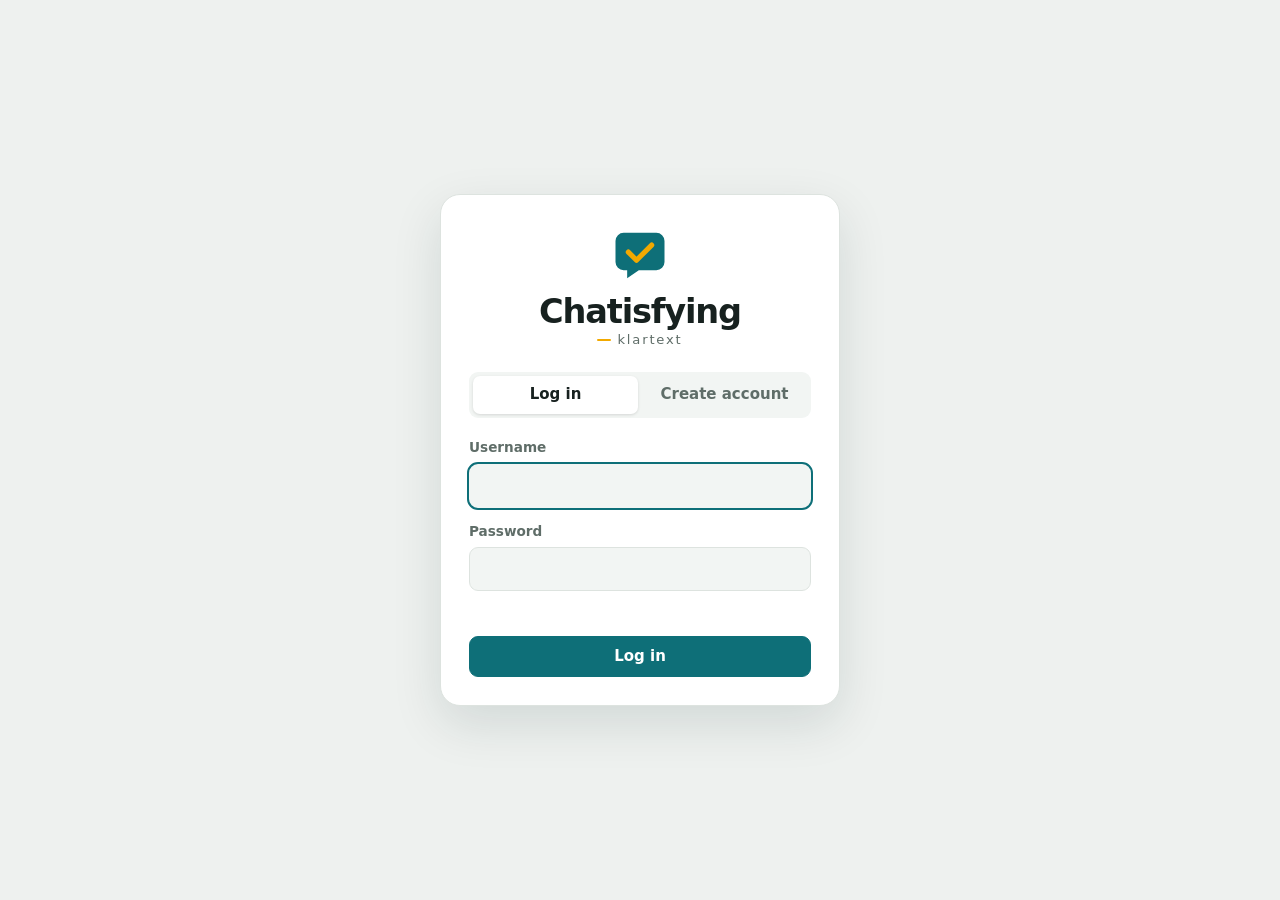
==== frontend/index.html @ 11b1940e "Initial upload" ====
<!doctype html>
<html lang="en">
<head>
  <meta charset="utf-8">
  <meta name="viewport" content="width=device-width, initial-scale=1, viewport-fit=cover">
  <title>Chatisfying · klartext</title>
  <link rel="icon" href="assets/images/logo.svg" type="image/svg+xml">
  <script>try{var t=localStorage.getItem("chatisfying_theme");if(t==="light"||t==="dark")document.documentElement.dataset.theme=t}catch(e){}</script>
  <link rel="stylesheet" href="style.css">
</head>
<body>
  <div id="app" class="boot"><p>Loading Chatisfying…</p></div>
  <noscript>Chatisfying needs JavaScript to run.</noscript>
  <script type="module" src="app.js"></script>
</body>
</html>
---- frontend/style.css ----
/* Chatisfying klartext – global design
   Identity: petrol teal + a single saffron "spark". Light by default, dark follows the device. */
:root {
  --bg: #eef1ef; --sidebar: #ffffff; --panel: #ffffff; --raised: #f2f5f3; --line: #dde3df;
  --text: #17211f; --muted: #5f6d68;
  --brand: #0e6f78; --brand-hover: #0a565d; --on-brand: #ffffff;
  --spark: #f2a900;
  --mine: #0e6f78; --on-mine: #ffffff; --theirs: #e8eeeb;
  --danger: #b3321f; --ok: #17744a;
  --radius: 14px; --radius-sm: 9px;
  --font: system-ui, -apple-system, "Segoe UI", Roboto, "Helvetica Neue", Arial, sans-serif;
  color-scheme: light;
}
@media (prefers-color-scheme: dark) {
  :root:not([data-theme="light"]) {
    --bg: #0b1114; --sidebar: #0e171b; --panel: #111c21; --raised: #17252b; --line: #1f3037;
    --text: #e4eeee; --muted: #8aa0a3;
    --brand: #3fb5c0; --brand-hover: #63cad3; --on-brand: #06181b;
    --mine: #14646d; --on-mine: #f1fbfc; --theirs: #1a2a30;
    --danger: #ff8272; --ok: #5fd397; color-scheme: dark;
  }
}
:root[data-theme="dark"] {
  --bg: #0b1114; --sidebar: #0e171b; --panel: #111c21; --raised: #17252b; --line: #1f3037;
  --text: #e4eeee; --muted: #8aa0a3;
  --brand: #3fb5c0; --brand-hover: #63cad3; --on-brand: #06181b;
  --mine: #14646d; --on-mine: #f1fbfc; --theirs: #1a2a30;
  --danger: #ff8272; --ok: #5fd397; color-scheme: dark;
}

*, *::before, *::after { box-sizing: border-box; }
html, body { height: 100%; margin: 0; }
body { font-family: var(--font); font-size: 15px; line-height: 1.45; color: var(--text); background: var(--bg); -webkit-font-smoothing: antialiased; }
h1, h2, h3, p { margin: 0; }
h1 { font-size: 1.4rem; letter-spacing: -0.02em; }
h2 { font-size: 1.05rem; }
a { color: inherit; text-decoration: none; }
button, input, textarea { font: inherit; color: inherit; }
button { cursor: pointer; }
[hidden] { display: none !important; }
:focus-visible { outline: 2px solid var(--brand); outline-offset: 2px; }
.sr-only { position: absolute; width: 1px; height: 1px; overflow: hidden; clip: rect(0 0 0 0); white-space: nowrap; }
.muted { color: var(--muted); font-size: .85rem; }
.icon { display: inline-flex; width: 22px; height: 22px; flex: none; }
.icon svg { width: 100%; height: 100%; }

/* ---------- brand: name + small German word ---------- */
.brand { display: flex; align-items: center; gap: 10px; }
.brand-mark { width: 34px; height: 34px; flex: none; }
.brand-text { display: flex; flex-direction: column; line-height: 1; }
.brand-name { font-size: 1.3rem; font-weight: 800; letter-spacing: -0.035em; }
.brand-sub { margin-top: 5px; font-size: .72rem; letter-spacing: .14em; color: var(--muted); display: flex; align-items: center; gap: 6px; }
.brand-sub::before { content: ""; width: 14px; height: 2px; border-radius: 2px; background: var(--spark); }
.brand-lg { flex-direction: column; gap: 12px; text-align: center; }
.brand-lg .brand-mark { width: 56px; height: 56px; }
.brand-lg .brand-name { font-size: 2.1rem; }
.brand-lg .brand-sub { font-size: .82rem; justify-content: center; }

/* ---------- buttons & inputs ---------- */
.btn { display: inline-flex; align-items: center; justify-content: center; gap: 6px; padding: 9px 16px; border: 1px solid var(--line); border-radius: var(--radius-sm); background: var(--raised); font-weight: 600; transition: background .15s, transform .08s; }
.btn:hover { background: var(--line); }
.btn:active { transform: scale(.97); }
.btn.primary { background: var(--brand); border-color: var(--brand); color: var(--on-brand); }
.btn.primary:hover { background: var(--brand-hover); border-color: var(--brand-hover); }
.btn.danger { background: transparent; border-color: var(--danger); color: var(--danger); }
.btn.danger:hover { background: var(--danger); color: var(--bg); }
.btn.danger-text { color: var(--danger); }
.btn.small { padding: 5px 11px; font-size: .85rem; }
.btn.small .icon { width: 16px; height: 16px; }
.btn.block { width: 100%; }
.btn:disabled { opacity: .55; cursor: not-allowed; }
.icon-btn { display: inline-flex; align-items: center; justify-content: center; width: 38px; height: 38px; border: 0; border-radius: 50%; background: transparent; color: var(--muted); }
.icon-btn:hover { background: var(--raised); color: var(--text); }
.input { width: 100%; padding: 10px 12px; border: 1px solid var(--line); border-radius: var(--radius-sm); background: var(--raised); }
.input:focus { outline: 2px solid var(--brand); outline-offset: 0; border-color: transparent; }
textarea.input { resize: vertical; }
.field { display: block; margin-bottom: 14px; }
.field-label { display: block; margin-bottom: 6px; font-size: .85rem; font-weight: 600; color: var(--muted); }
.hint { margin-bottom: 14px; color: var(--muted); font-size: .9rem; }
.form-msg { min-height: 1.3em; margin: 4px 0 12px; font-size: .9rem; }
.form-msg.error { color: var(--danger); }
.form-msg.ok { color: var(--ok); }
.choices { border: 0; margin: 0 0 14px; padding: 0; display: grid; gap: 8px; }
.choice { display: flex; gap: 10px; align-items: flex-start; padding: 10px 12px; border: 1px solid var(--line); border-radius: var(--radius-sm); cursor: pointer; }
.choice:has(input:checked) { border-color: var(--brand); background: var(--raised); }
.choice input { margin-top: 3px; accent-color: var(--brand); }
.choice small { display: block; color: var(--muted); }

/* ---------- avatar ---------- */
.avatar { --size: 42px; width: var(--size); height: var(--size); flex: none; border-radius: 50%; overflow: hidden; display: grid; place-items: center; font-weight: 700; font-size: calc(var(--size) * .42); color: #fff; background: hsl(var(--hue, 190) 42% 36%); }
.avatar img { width: 100%; height: 100%; object-fit: cover; }
.avatar.sm { --size: 34px; } .avatar.lg { --size: 72px; } .avatar.xl { --size: 104px; }

/* ---------- app shell ---------- */
.boot { min-height: 100%; display: grid; place-content: center; gap: 12px; justify-items: center; color: var(--muted); }
.shell { display: grid; grid-template-columns: 240px 330px minmax(0, 1fr); height: 100dvh; }
.shell.no-list { grid-template-columns: 240px minmax(0, 1fr); }
.shell.no-list .list { display: none; }
.sidebar { display: flex; flex-direction: column; gap: 22px; padding: 20px 14px; background: var(--sidebar); border-right: 1px solid var(--line); }
.nav { display: flex; flex-direction: column; gap: 4px; flex: 1; }
.nav-link { display: flex; align-items: center; gap: 12px; padding: 10px 12px; border-radius: var(--radius-sm); color: var(--muted); font-weight: 600; position: relative; }
.nav-link:hover { background: var(--raised); color: var(--text); }
.nav-link.active { background: var(--raised); color: var(--text); box-shadow: inset 3px 0 0 var(--spark); }
.badge { margin-left: auto; min-width: 20px; padding: 1px 6px; border-radius: 10px; background: var(--spark); color: #1b1300; font-size: .75rem; font-weight: 800; text-align: center; }
.me { display: flex; align-items: center; gap: 10px; padding-top: 14px; border-top: 1px solid var(--line); }
.me-text { display: flex; flex-direction: column; min-width: 0; flex: 1; line-height: 1.2; }
.me-text strong, .me-text span { overflow: hidden; text-overflow: ellipsis; white-space: nowrap; }
.me-text span { color: var(--muted); font-size: .8rem; }

.list { display: flex; flex-direction: column; min-height: 0; background: var(--panel); border-right: 1px solid var(--line); }
.main { min-width: 0; min-height: 0; background: var(--bg); }
.pane-inner { display: flex; flex-direction: column; height: 100%; min-height: 0; }
.main > .pane-inner { overflow: auto; }
.pane-head { display: flex; align-items: center; justify-content: space-between; gap: 10px; padding: 18px 16px 10px; }
.pane-search { padding: 0 16px 10px; }
.items { flex: 1; overflow: auto; padding: 0 8px 12px; }
.section-title { margin: 14px 8px 6px; font-size: .85rem; font-weight: 700; color: var(--muted); }
.item, .invite, .member { display: flex; align-items: center; gap: 12px; padding: 9px 10px; border-radius: var(--radius-sm); }
.item:hover { background: var(--raised); }
.item.active { background: var(--raised); box-shadow: inset 3px 0 0 var(--brand); }
.item-text { display: flex; flex-direction: column; min-width: 0; flex: 1; }
.item-top { display: flex; justify-content: space-between; gap: 8px; }
.item-top time { color: var(--muted); font-size: .75rem; flex: none; }
.item-title { overflow: hidden; text-overflow: ellipsis; white-space: nowrap; }
.item-sub { color: var(--muted); font-size: .85rem; overflow: hidden; text-overflow: ellipsis; white-space: nowrap; }
.invite-actions, .member-actions, .row-actions { display: flex; gap: 6px; flex-wrap: wrap; }
.empty { margin: auto; padding: 32px; text-align: center; color: var(--muted); max-width: 340px; }
.empty strong { display: block; color: var(--text); font-size: 1.05rem; margin-bottom: 4px; }
.main > .pane-inner > .empty { margin: auto; }

/* ---------- chat ---------- */
.chat { display: flex; flex-direction: column; flex: 1; min-width: 0; height: 100%; min-height: 0; }
.chat-head { display: flex; align-items: center; gap: 12px; padding: 10px 14px; background: var(--panel); border-bottom: 1px solid var(--line); }
.chat-title { display: flex; flex-direction: column; flex: 1; min-width: 0; line-height: 1.25; }
.chat-title strong { overflow: hidden; text-overflow: ellipsis; white-space: nowrap; }
.back, .info-toggle { }
.back { display: none; }
.messages { flex: 1; overflow-y: auto; display: flex; flex-direction: column; gap: 6px; padding: 18px 20px; }
.chat-empty { margin: auto; color: var(--muted); }
.msg { display: flex; flex-direction: column; max-width: min(620px, 82%); }
.msg.mine { align-self: flex-end; align-items: flex-end; }
.msg.theirs { align-self: flex-start; }
.msg-author { margin: 6px 0 2px 12px; font-size: .78rem; font-weight: 700; color: var(--muted); }
.bubble { padding: 8px 12px 6px; border-radius: 16px; background: var(--theirs); }
.msg.theirs .bubble { border-bottom-left-radius: 4px; }
.msg.mine .bubble { background: var(--mine); color: var(--on-mine); border-bottom-right-radius: 4px; }
.msg-text { white-space: pre-wrap; overflow-wrap: anywhere; }
.msg-time { display: block; margin-top: 2px; text-align: right; font-size: .7rem; opacity: .65; }
.composer { display: flex; align-items: flex-end; gap: 10px; padding: 12px 14px calc(12px + env(safe-area-inset-bottom)); background: var(--panel); border-top: 1px solid var(--line); }
.composer-input { flex: 1; resize: none; max-height: 140px; padding: 10px 14px; border: 1px solid var(--line); border-radius: 20px; background: var(--raised); }
.composer-input:focus { outline: 2px solid var(--brand); outline-offset: 0; border-color: transparent; }
.btn.send { width: 44px; height: 44px; padding: 0; border-radius: 50%; }

/* ---------- group layout ---------- */
.group-layout { display: flex; height: 100%; min-height: 0; position: relative; overflow: hidden; }
.info { width: 310px; flex: none; overflow-y: auto; padding: 14px 16px 24px; background: var(--panel); border-left: 1px solid var(--line); }
.info-top { display: none; justify-content: flex-end; }
.info-head { display: flex; flex-direction: column; align-items: center; gap: 8px; text-align: center; padding: 6px 0 16px; }
.info .btn.block { margin-bottom: 4px; }
.members { list-style: none; margin: 0; padding: 0; }
.member { padding: 7px 4px; flex-wrap: wrap; }
.member-actions { width: 100%; padding-left: 46px; }
.tag { align-self: flex-start; padding: 1px 8px; border-radius: 999px; background: var(--raised); border: 1px solid var(--line); font-size: .72rem; font-weight: 700; color: var(--muted); }
.status-pending { color: #8a5d00; border-color: var(--spark); }
.status-active { color: var(--ok); } .status-banned { color: var(--danger); }
.leave { margin-top: 22px; }
.invite-form { display: flex; gap: 8px; margin-bottom: 14px; }
@media (max-width: 1100px) {
  .info { position: absolute; top: 0; right: 0; bottom: 0; width: min(340px, 100%); z-index: 5; transform: translateX(100%); transition: transform .22s ease; box-shadow: -12px 0 32px rgba(0,0,0,.18); }
  .group-layout.info-open .info { transform: none; }
  .info-top { display: flex; }
}
@media (min-width: 1101px) { .info-toggle { display: none; } }

/* ---------- pages, cards, rows ---------- */
.page { width: 100%; max-width: 680px; margin: 0 auto; padding: 32px 22px 60px; }
.page.wide { max-width: 860px; }
.page > h1 { margin-bottom: 18px; }
.card { margin-bottom: 18px; padding: 20px; background: var(--panel); border: 1px solid var(--line); border-radius: var(--radius); }
.card h2 { margin-bottom: 14px; }
.avatar-row { display: flex; align-items: center; gap: 16px; margin-bottom: 18px; flex-wrap: wrap; }
.stack { display: flex; flex-direction: column; gap: 8px; align-items: flex-start; }
.facts { display: grid; grid-template-columns: auto 1fr; gap: 8px 18px; margin: 0; }
.facts dt { color: var(--muted); } .facts dd { margin: 0; overflow-wrap: anywhere; }
.rows { list-style: none; margin: 0; padding: 0; display: grid; gap: 8px; }
.row { display: flex; align-items: center; gap: 12px; padding: 12px 14px; background: var(--panel); border: 1px solid var(--line); border-radius: var(--radius-sm); flex-wrap: wrap; }
.notice { margin-bottom: 14px; padding: 10px 14px; border-left: 3px solid var(--spark); background: var(--raised); border-radius: 0 var(--radius-sm) var(--radius-sm) 0; }
.tabs { display: flex; gap: 4px; margin-bottom: 20px; padding: 4px; background: var(--raised); border-radius: var(--radius-sm); }
.tab { flex: 1; padding: 8px 12px; border: 0; border-radius: 7px; background: transparent; font-weight: 600; color: var(--muted); }
.tab.active { background: var(--panel); color: var(--text); box-shadow: 0 1px 3px rgba(0,0,0,.12); }

/* ---------- login ---------- */
.login { min-height: 100%; display: grid; place-items: center; padding: 24px 16px; }
.login-card { width: 100%; max-width: 400px; padding: 32px 28px 28px; background: var(--panel); border: 1px solid var(--line); border-radius: 20px; box-shadow: 0 18px 50px rgba(10, 40, 40, .12); }
.login-card .brand { margin-bottom: 26px; }

/* ---------- dialog & toast ---------- */
.overlay { position: fixed; inset: 0; z-index: 50; display: grid; place-items: center; padding: 16px; background: rgba(5, 15, 15, .55); }
.dialog { width: 100%; max-width: 440px; max-height: 92dvh; overflow: auto; background: var(--panel); border: 1px solid var(--line); border-radius: var(--radius); }
.dialog-head { display: flex; align-items: center; justify-content: space-between; padding: 14px 14px 0 20px; }
.dialog-body { padding: 16px 20px 20px; }
.dialog-actions { display: flex; justify-content: flex-end; gap: 8px; margin-top: 8px; }
.toasts { position: fixed; z-index: 60; left: 50%; bottom: calc(24px + env(safe-area-inset-bottom)); transform: translateX(-50%); display: grid; gap: 8px; width: min(420px, calc(100% - 24px)); }
.toast { padding: 11px 16px; border-radius: var(--radius-sm); background: var(--text); color: var(--bg); font-weight: 600; animation: pop .18s ease-out; }
.toast.error { background: var(--danger); color: #fff; }
@keyframes pop { from { transform: translateY(8px); opacity: 0; } }

/* ---------- tablet: icon-only sidebar ---------- */
@media (max-width: 1024px) {
  .shell { grid-template-columns: 76px 300px minmax(0, 1fr); }
  .shell.no-list { grid-template-columns: 76px minmax(0, 1fr); }
  .sidebar { align-items: center; padding: 16px 8px; }
  .sidebar .brand-text, .sidebar .label { display: none; }
  .nav { align-items: center; }
  .me { flex-direction: column; border: 0; }
  .sidebar .icon-btn.label { display: inline-flex; }
  .nav-link { padding: 11px; } .nav-link.active { box-shadow: inset 0 -3px 0 var(--spark); }
  .badge { position: absolute; top: 2px; right: 0; margin: 0; }
}
/* ---------- phone: bottom navigation, one pane at a time ---------- */
@media (max-width: 720px) {
  .shell, .shell.no-list { grid-template-columns: minmax(0, 1fr); grid-template-rows: minmax(0, 1fr) auto; }
  .sidebar { grid-row: 2; grid-column: 1; flex-direction: row; justify-content: center; padding: 6px 8px calc(6px + env(safe-area-inset-bottom)); border-right: 0; border-top: 1px solid var(--line); gap: 0; }
  .sidebar .brand, .sidebar .me { display: none; }
  .nav { flex-direction: row; justify-content: space-around; width: 100%; }
  .list, .main { grid-row: 1; grid-column: 1; }
  .list { border-right: 0; }
  .shell:not(.no-list):not(.chat-open) .main { display: none; }
  .shell.chat-open .list { display: none; }
  .back { display: inline-flex; }
  .msg { max-width: 90%; }
  .page { padding: 22px 14px 40px; }
}
@media (prefers-reduced-motion: reduce) { * { animation: none !important; transition: none !important; } }
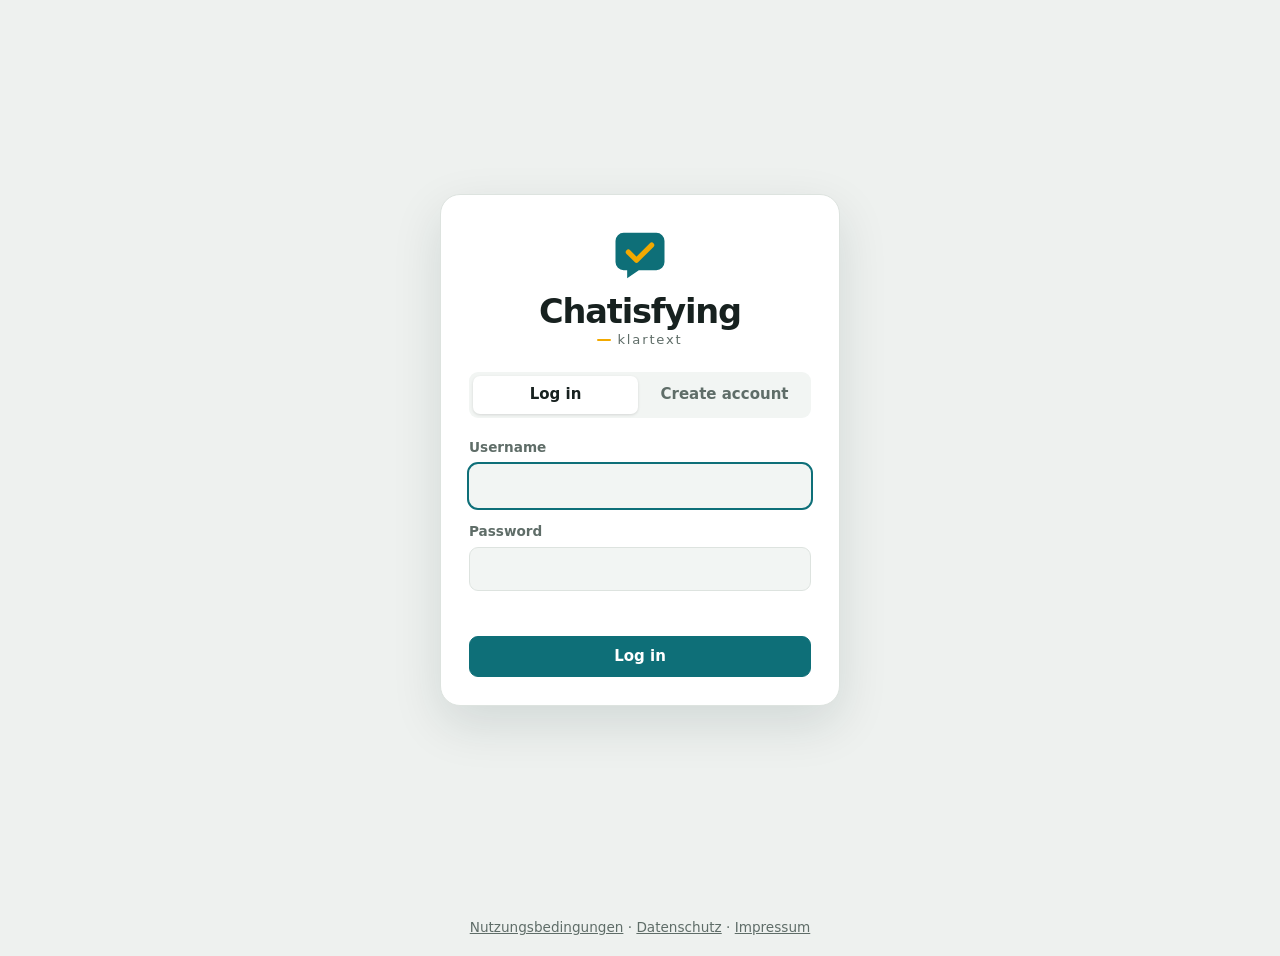
==== commit 7a014929: "Chatisfying Version 3" ====
--- a/frontend/index.html
+++ b/frontend/index.html
@@ -6,6 +6,11 @@
   <title>Chatisfying · klartext</title>
   <link rel="icon" href="assets/images/logo.svg" type="image/svg+xml">
   <script>try{var t=localStorage.getItem("chatisfying_theme");if(t==="light"||t==="dark")document.documentElement.dataset.theme=t}catch(e){}</script>
+  <link rel="manifest" href="manifest.webmanifest">
+  <link rel="apple-touch-icon" href="assets/images/icon-180.png">
+  <meta name="apple-mobile-web-app-capable" content="yes">
+  <meta name="mobile-web-app-capable" content="yes">
+  <meta name="theme-color" content="#0e8a96">
   <link rel="stylesheet" href="style.css">
 </head>
 <body>
--- a/frontend/style.css
+++ b/frontend/style.css
@@ -93,7 +93,8 @@
 
 /* ---------- app shell ---------- */
 .boot { min-height: 100%; display: grid; place-content: center; gap: 12px; justify-items: center; color: var(--muted); }
-.shell { display: grid; grid-template-columns: 240px 330px minmax(0, 1fr); height: 100dvh; }
+#app.ready { display: flex; flex-direction: column; height: 100dvh; }
+.shell { display: grid; grid-template-columns: 240px 330px minmax(0, 1fr); flex: 1; min-height: 0; }
 .shell.no-list { grid-template-columns: 240px minmax(0, 1fr); }
 .shell.no-list .list { display: none; }
 .sidebar { display: flex; flex-direction: column; gap: 22px; padding: 20px 14px; background: var(--sidebar); border-right: 1px solid var(--line); }
@@ -232,3 +233,390 @@
   .page { padding: 22px 14px 40px; }
 }
 @media (prefers-reduced-motion: reduce) { * { animation: none !important; transition: none !important; } }
+
+
+/* =====================================================================
+   Version 2
+   ===================================================================== */
+.announcement { padding: 8px 16px; background: var(--spark); color: #1b1300; font-weight: 600; text-align: center; font-size: .9rem; }
+
+/* ---------- messages: tools, quotes, reactions, attachments ---------- */
+.messages.has-bg { background-color: var(--bg); }
+.older { align-self: center; margin-bottom: 8px; }
+.bubble-row { display: flex; align-items: flex-end; gap: 6px; }
+.msg.mine .bubble-row { flex-direction: row-reverse; }
+.msg.system { align-self: center; max-width: 90%; }
+.sys-note { display: inline-block; padding: 4px 12px; border-radius: 999px; background: var(--raised); color: var(--muted); font-size: .8rem; text-align: center; }
+.msg-deleted { color: var(--muted); font-size: .9rem; }
+.msg.mine .msg-deleted { color: var(--on-mine); opacity: .8; }
+.msg.flash .bubble { animation: flash 1.2s ease; }
+@keyframes flash { 30% { box-shadow: 0 0 0 3px var(--spark); } }
+.toolbar { display: none; gap: 2px; padding: 2px; background: var(--panel); border: 1px solid var(--line); border-radius: 999px; box-shadow: 0 2px 8px rgba(0,0,0,.12); flex: none; }
+.msg:hover .toolbar, .msg:focus-within .toolbar, .msg.show-tools .toolbar { display: flex; }
+.tool { display: inline-flex; width: 30px; height: 30px; align-items: center; justify-content: center; border: 0; border-radius: 50%; background: transparent; color: var(--muted); }
+.tool:hover { background: var(--raised); color: var(--text); }
+.tool .icon { width: 16px; height: 16px; }
+.quote { display: flex; flex-direction: column; gap: 1px; width: 100%; margin-bottom: 6px; padding: 4px 8px; border: 0; border-left: 3px solid var(--spark); border-radius: 4px; background: rgba(0,0,0,.12); text-align: left; font-size: .82rem; }
+.msg.theirs .quote { background: rgba(0,0,0,.06); }
+.quote span { overflow: hidden; text-overflow: ellipsis; white-space: nowrap; max-width: 280px; opacity: .85; }
+.reactions { display: flex; flex-wrap: wrap; gap: 4px; margin-top: 3px; }
+.msg.mine .reactions { justify-content: flex-end; }
+.chip { display: inline-flex; align-items: center; gap: 4px; padding: 1px 8px; border: 1px solid var(--line); border-radius: 999px; background: var(--panel); font-size: .85rem; }
+.chip.mine { border-color: var(--brand); background: var(--raised); }
+.chip span { font-size: .75rem; font-weight: 700; color: var(--muted); }
+.att-img { display: block; max-width: min(320px, 100%); max-height: 320px; border-radius: 10px; margin-bottom: 4px; cursor: zoom-in; }
+.att-video { display: block; max-width: min(360px, 100%); max-height: 320px; border-radius: 10px; margin-bottom: 4px; background: #000; }
+.att-audio { display: block; max-width: 100%; margin-bottom: 4px; }
+.att-file { display: flex; align-items: center; gap: 10px; padding: 8px 10px; margin-bottom: 4px; border-radius: 10px; background: rgba(0,0,0,.12); min-width: 200px; }
+.att-meta { display: flex; flex-direction: column; min-width: 0; }
+.att-meta strong { overflow: hidden; text-overflow: ellipsis; white-space: nowrap; max-width: 220px; }
+.att-meta small { opacity: .75; }
+.lightbox { position: fixed; inset: 0; z-index: 70; display: grid; place-items: center; padding: 16px; background: rgba(0,0,0,.85); cursor: zoom-out; }
+.lightbox img { max-width: 100%; max-height: 100%; border-radius: 6px; }
+
+/* ---------- composer ---------- */
+.composer-wrap { background: var(--panel); border-top: 1px solid var(--line); }
+.composer-wrap .composer { border-top: 0; }
+.composer-bars { display: grid; gap: 4px; padding: 8px 14px 0; }
+.bar { display: flex; align-items: center; gap: 8px; padding: 6px 10px; border-radius: var(--radius-sm); background: var(--raised); font-size: .88rem; }
+.bar .icon { width: 18px; height: 18px; color: var(--muted); }
+.bar-text { flex: 1; min-width: 0; overflow: hidden; text-overflow: ellipsis; white-space: nowrap; }
+.bar progress { width: 80px; accent-color: var(--brand); }
+.bar.upload.error { color: var(--danger); }
+.icon-btn.small { width: 28px; height: 28px; }
+.chat.dragging { outline: 3px dashed var(--brand); outline-offset: -6px; }
+
+/* ---------- pop-ups: emoji picker, menu ---------- */
+.emoji-picker { position: fixed; z-index: 80; width: 300px; max-width: calc(100vw - 16px); background: var(--panel); border: 1px solid var(--line); border-radius: var(--radius); box-shadow: 0 10px 30px rgba(0,0,0,.25); padding: 8px; }
+.emoji-quick { display: flex; justify-content: space-around; padding-bottom: 6px; border-bottom: 1px solid var(--line); margin-bottom: 6px; }
+.emoji-tabs { display: flex; gap: 2px; margin-bottom: 6px; }
+.emoji-tab { flex: 1; padding: 4px; border: 0; border-bottom: 2px solid transparent; background: transparent; font-size: 1.1rem; }
+.emoji-tab.active { border-bottom-color: var(--brand); }
+.emoji-grid { display: grid; grid-template-columns: repeat(8, 1fr); gap: 2px; max-height: 200px; overflow-y: auto; }
+.emoji-btn { padding: 4px 0; border: 0; border-radius: 6px; background: transparent; font-size: 1.25rem; line-height: 1.3; }
+.emoji-btn.big { font-size: 1.5rem; }
+.emoji-btn:hover { background: var(--raised); }
+.menu { position: fixed; z-index: 80; min-width: 200px; padding: 4px; background: var(--panel); border: 1px solid var(--line); border-radius: var(--radius-sm); box-shadow: 0 10px 30px rgba(0,0,0,.25); }
+.menu-item { display: block; width: 100%; padding: 9px 12px; border: 0; border-radius: 6px; background: transparent; text-align: left; }
+.menu-item:hover { background: var(--raised); }
+.swatches { display: flex; flex-wrap: wrap; gap: 8px; margin: 8px 0 12px; }
+.swatch { width: 56px; height: 40px; border: 2px solid var(--line); border-radius: 8px; font-size: .75rem; background: var(--raised); }
+.swatch[aria-pressed="true"] { border-color: var(--brand); box-shadow: 0 0 0 2px var(--brand); }
+
+/* ---------- loading screen ---------- */
+.loader { position: fixed; inset: 0; z-index: 100; display: grid; place-content: center; justify-items: center; gap: 22px; background: var(--bg); transition: opacity .6s ease; text-align: center; padding: 24px; }
+.loader.hide { opacity: 0; pointer-events: none; }
+.loader-picture { position: absolute; inset: 0; width: 100%; height: 100%; object-fit: cover; opacity: .9; z-index: -1; }
+.loader.has-picture .loader-brand { padding: 16px 28px; border-radius: 18px; background: rgba(0,0,0,.45); color: #fff; backdrop-filter: blur(6px); }
+.loader.has-picture .loader-sub { color: #ddd; }
+.loader-brand { display: flex; flex-direction: column; align-items: center; gap: 10px; }
+.loader-mark { width: 64px; height: 64px; animation: bob 1.6s ease-in-out infinite; }
+@keyframes bob { 50% { transform: translateY(-6px); } }
+.loader-title { font-size: 2rem; font-weight: 800; letter-spacing: -0.035em; }
+.loader-sub { font-size: .8rem; letter-spacing: .14em; color: var(--muted); }
+.loader-bar { width: 160px; height: 4px; border-radius: 4px; background: var(--line); overflow: hidden; }
+.loader-bar span { display: block; width: 40%; height: 100%; background: var(--spark); border-radius: 4px; animation: slide 1.2s ease-in-out infinite; }
+@keyframes slide { from { transform: translateX(-100%); } to { transform: translateX(260%); } }
+.loader-wake { max-width: 280px; color: var(--muted); font-size: .9rem; }
+.loader.has-picture .loader-wake { color: #fff; text-shadow: 0 1px 3px #000; }
+.loader-mute { position: absolute; top: calc(12px + env(safe-area-inset-top)); right: 12px; background: rgba(0,0,0,.4); color: #fff; }
+
+/* ---------- admin ---------- */
+.tabs.scroll { overflow-x: auto; flex-wrap: nowrap; }
+.tabs.scroll .tab { flex: none; white-space: nowrap; }
+.tabs.small { max-width: 240px; }
+.toolbar-row { margin-bottom: 14px; }
+.button-row { display: flex; flex-wrap: wrap; gap: 8px; margin: 8px 0 12px; }
+.grid-2 { display: grid; grid-template-columns: 1fr 1fr; gap: 0 14px; }
+.stats { display: grid; grid-template-columns: repeat(auto-fit, minmax(150px, 1fr)); gap: 12px; }
+.stat { display: flex; flex-direction: column; gap: 2px; padding: 16px; background: var(--panel); border: 1px solid var(--line); border-radius: var(--radius); }
+.stat strong { font-size: 1.6rem; letter-spacing: -0.02em; }
+.stat span { color: var(--muted); }
+.stat small { color: var(--muted); }
+.tag.role-admin { color: var(--brand); border-color: var(--brand); }
+.tag.role-moderator { color: var(--spark); border-color: var(--spark); }
+.secret { display: block; padding: 12px; margin: 10px 0; background: var(--raised); border-radius: var(--radius-sm); font-size: 1.1rem; letter-spacing: .04em; user-select: all; overflow-wrap: anywhere; }
+.viewer { display: grid; gap: 2px; max-height: 50vh; overflow-y: auto; padding: 6px; background: var(--raised); border-radius: var(--radius-sm); }
+.viewer-row { display: flex; flex-direction: column; padding: 5px 8px; border-radius: 6px; }
+.viewer-row.reported { background: rgba(242, 169, 0, .22); }
+.viewer-row.system { color: var(--muted); font-style: italic; }
+.viewer-meta { font-size: .75rem; color: var(--muted); }
+.report { margin-bottom: 16px; padding: 14px; background: var(--panel); border: 1px solid var(--line); border-radius: var(--radius); }
+.report-reason { margin: 6px 0 10px; font-style: italic; }
+.audit-time { width: 110px; flex: none; font-size: .8rem; }
+.settings-form .card { margin-bottom: 16px; }
+.loading-preview { display: flex; align-items: center; justify-content: center; min-height: 90px; margin: 8px 0 12px; padding: 8px; background: var(--raised); border-radius: var(--radius-sm); }
+.loading-preview img { max-width: 100%; max-height: 160px; border-radius: 8px; }
+.privacy-note { font-size: .78rem; }
+.choice small { display: block; color: var(--muted); }
+@media (max-width: 720px) {
+  .grid-2 { grid-template-columns: 1fr; }
+  .toolbar { position: static; }
+  .att-file { min-width: 0; }
+}
+
+
+/* =====================================================================
+   Version 3
+   ===================================================================== */
+
+/* ---------- roomier shell: the grid order depends on where the sidebar and the chat list are ---------- */
+.shell.v3 { --side-w: 232px; --list-w: 330px; --gap: 0px; grid-template-columns: var(--side-w) var(--list-w) minmax(0, 1fr); grid-template-areas: "side list main"; }
+.shell.v3 .sidebar { grid-area: side; }
+.shell.v3 .list { grid-area: list; position: relative; border-right: 1px solid var(--line); }
+.shell.v3 .main { grid-area: main; }
+.shell.v3.rail { --side-w: 72px; }
+/* sidebar on the right */
+.shell.v3.side-right { grid-template-columns: minmax(0, 1fr) var(--list-w) var(--side-w); grid-template-areas: "main list side"; }
+.shell.v3.side-right .sidebar { border-right: 0; border-left: 1px solid var(--line); }
+/* chat list on the other side of the chat */
+.shell.v3.list-right { grid-template-columns: var(--side-w) minmax(0, 1fr) var(--list-w); grid-template-areas: "side main list"; }
+.shell.v3.list-right .list { border-right: 0; border-left: 1px solid var(--line); }
+.shell.v3.side-right.list-right { grid-template-columns: var(--list-w) minmax(0, 1fr) var(--side-w); grid-template-areas: "list main side"; }
+/* pages without a list */
+.shell.v3.no-list { grid-template-columns: var(--side-w) minmax(0, 1fr); grid-template-areas: "side main"; }
+.shell.v3.no-list.side-right, .shell.v3.no-list.side-right.list-right { grid-template-columns: minmax(0, 1fr) var(--side-w); grid-template-areas: "main side"; }
+.shell.v3.no-list.list-right:not(.side-right) { grid-template-columns: var(--side-w) minmax(0, 1fr); grid-template-areas: "side main"; }
+
+/* the drag handle on the edge of the chat list */
+.resizer { position: absolute; top: 0; bottom: 0; width: 10px; z-index: 6; cursor: col-resize; touch-action: none; right: -5px; }
+.shell.v3.list-after .resizer { right: auto; left: -5px; }
+.resizer::after { content: ""; position: absolute; top: 50%; left: 4px; width: 3px; height: 46px; margin-top: -23px; border-radius: 3px; background: var(--line); transition: background .15s; }
+.resizer:hover::after, .resizer:active::after { background: var(--brand); }
+
+/* sidebar: icon rail (also forced on tablets) */
+.shell.v3.rail .sidebar { align-items: center; padding: 16px 8px; }
+.shell.v3.rail .sidebar .brand-text, .shell.v3.rail .sidebar .label { display: none; }
+.shell.v3.rail .nav { align-items: center; }
+.shell.v3.rail .me { flex-direction: column; border: 0; }
+.shell.v3.rail .me-row { flex-direction: column; }
+.shell.v3.rail .sidebar .icon-btn.label { display: inline-flex; }
+.shell.v3.rail .nav-link { padding: 11px; }
+.shell.v3.rail .nav-link.active { box-shadow: inset 0 -3px 0 var(--spark); }
+.shell.v3.rail .badge { position: absolute; top: 2px; right: 0; margin: 0; }
+.nav { overflow-y: auto; scrollbar-width: none; }
+.nav::-webkit-scrollbar { display: none; }
+.nav-more { border: 0; background: transparent; font: inherit; cursor: pointer; }
+.me { flex-direction: column; align-items: stretch; gap: 8px; }
+.me-row { display: flex; align-items: center; gap: 10px; }
+.me-tools { display: flex; align-items: center; gap: 4px; flex-wrap: wrap; }
+.me-tools .icon-btn { position: relative; }
+.me-tools .badge { position: absolute; top: 0; right: 0; margin: 0; }
+.icon-btn .badge { position: absolute; top: 0; right: 0; margin: 0; }
+.shell.v3 .items { padding: 0 10px 14px; }
+.shell.v3 .messages { padding: 22px clamp(14px, 4vw, 40px); gap: 8px; }
+.shell.v3 .msg { max-width: min(680px, 84%); }
+.shell.v3 .bubble { padding: 10px 14px 7px; }
+.shell.v3 .page { max-width: 760px; padding: 36px 28px 70px; }
+.shell.v3 .page.wide { max-width: 980px; }
+.shell.v3 .pane-head { padding: 22px 18px 12px; }
+
+/* unread counters */
+.item.has-unread .item-title, .item.has-unread strong { font-weight: 800; }
+.item .badge { flex: none; margin-left: 0; }
+.unread-row { font-weight: 700; }
+#app.ready { position: relative; }
+
+/* rank tags, small helper pieces */
+.rank-tag { color: var(--rank, var(--muted)); border-color: var(--rank, var(--line)); }
+.tag.new-tag { background: var(--spark); color: #1b1300; border-color: var(--spark); }
+.tag { display: inline-block; margin-left: 4px; vertical-align: middle; }
+.small-select { width: auto; min-width: 90px; max-width: 150px; }
+.inline-form { display: flex; align-items: center; gap: 8px; flex-wrap: wrap; margin: 8px 0; }
+.grid-form { display: grid; grid-template-columns: repeat(auto-fit, minmax(160px, 1fr)); gap: 10px; align-items: end; }
+.grid-form .btn { align-self: end; }
+.hint.pad { padding: 4px 2px; }
+.pre { white-space: pre-wrap; overflow-wrap: anywhere; margin: 6px 0; }
+.late { color: var(--danger); }
+.toolbar-row.split { display: flex; align-items: center; justify-content: space-between; gap: 12px; }
+.mini-list { margin: 6px 0 0; padding-left: 18px; color: var(--text); }
+.stat.wide { grid-column: 1 / -1; }
+.plain-list { margin: 0; padding-left: 18px; display: grid; gap: 6px; }
+.plain-list a { text-decoration: underline; color: var(--brand); }
+.perm-list { max-height: 60vh; overflow: auto; }
+.perm-group { margin: 0 0 14px; padding: 10px 12px; border: 1px solid var(--line); border-radius: var(--radius-sm); display: grid; gap: 6px; }
+.perm-group legend { padding: 0 6px; font-weight: 700; color: var(--muted); font-size: .85rem; }
+.rank-form h3, .rank-form .choices { margin-top: 8px; }
+.note-body { min-height: 50vh; font-family: inherit; line-height: 1.5; }
+.coin-delta { min-width: 52px; font-weight: 800; }
+.coin-delta.pos { color: var(--ok); } .coin-delta.neg { color: var(--danger); }
+.mission { align-items: stretch; flex-direction: column; gap: 8px; }
+.mission progress { width: 100%; height: 8px; accent-color: var(--brand); }
+.row.done { opacity: .75; }
+.vote { display: flex; flex-direction: column; align-items: center; min-width: 48px; padding: 6px 8px; border: 1px solid var(--line); border-radius: var(--radius-sm); background: var(--raised); }
+.vote.on { border-color: var(--brand); color: var(--brand); }
+.forum-row { align-items: flex-start; }
+.widget-title { font-weight: 700; color: var(--muted); font-size: .85rem; }
+.stat.widget strong { font-size: 1.5rem; }
+
+/* ---------- calendar ---------- */
+.cal-head { display: flex; align-items: center; justify-content: space-between; margin-bottom: 12px; gap: 8px; }
+.cal-grid { display: grid; grid-template-columns: repeat(7, minmax(0, 1fr)); gap: 4px; }
+.cal-dow { text-align: center; font-size: .78rem; font-weight: 700; color: var(--muted); padding: 4px 0; }
+.cal-cell { min-height: 84px; padding: 4px 5px; background: var(--panel); border: 1px solid var(--line); border-radius: 8px; display: flex; flex-direction: column; gap: 2px; cursor: pointer; overflow: hidden; }
+.cal-cell.empty { background: transparent; border-color: transparent; cursor: default; }
+.cal-cell.today { border-color: var(--brand); box-shadow: inset 0 0 0 1px var(--brand); }
+.cal-day { font-size: .8rem; font-weight: 700; }
+.cal-ev { display: block; padding: 1px 5px; border-radius: 5px; background: var(--brand); color: var(--on-brand); font-size: .7rem; overflow: hidden; text-overflow: ellipsis; white-space: nowrap; }
+
+/* ---------- games ---------- */
+.ttt { display: grid; grid-template-columns: repeat(3, 84px); gap: 6px; margin: 12px 0; }
+.ttt-cell { width: 84px; height: 84px; font-size: 2.2rem; font-weight: 800; border: 1px solid var(--line); border-radius: var(--radius-sm); background: var(--raised); }
+.ttt-cell:hover:not(:disabled) { background: var(--line); }
+.mem { display: grid; grid-template-columns: repeat(4, 64px); gap: 8px; margin: 12px 0; }
+.mem-card { width: 64px; height: 64px; font-size: 1.7rem; border: 1px solid var(--line); border-radius: var(--radius-sm); background: var(--raised); }
+.mem-card.found { background: var(--brand); border-color: var(--brand); }
+
+/* ---------- AI tab ---------- */
+.ai-log { display: grid; gap: 8px; margin: 12px 0; max-height: 52vh; overflow-y: auto; }
+.ai-msg { padding: 10px 14px; border-radius: 14px; max-width: 90%; white-space: pre-wrap; overflow-wrap: anywhere; }
+.ai-msg.me { justify-self: end; background: var(--mine); color: var(--on-mine); }
+.ai-msg.bot { justify-self: start; background: var(--theirs); }
+.ai-picks { display: grid; gap: 6px; margin: 8px 0; }
+
+/* ---------- floating tab bubble and its pop-up ---------- */
+.tab-bubble { position: fixed; z-index: 45; left: 85vw; top: 78vh; width: 54px; height: 54px; padding: 0; border: 1px solid rgba(255,255,255,.35); border-radius: 50%; display: grid; place-items: center;
+  color: #fff; background: color-mix(in srgb, var(--brand) 62%, transparent); -webkit-backdrop-filter: blur(10px); backdrop-filter: blur(10px); opacity: .78; touch-action: none; cursor: grab; box-shadow: 0 6px 22px rgba(0,0,0,.28); transition: opacity .15s, transform .1s; }
+.tab-bubble:hover, .tab-bubble:active { opacity: 1; }
+.tab-bubble:active { cursor: grabbing; transform: scale(.96); }
+.tab-bubble .badge { position: absolute; top: -4px; right: -4px; margin: 0; }
+.bubble-popup { position: fixed; z-index: 46; right: 12px; bottom: calc(76px + env(safe-area-inset-bottom)); width: min(360px, calc(100vw - 24px)); max-height: 70dvh; overflow: auto; padding: 14px; background: color-mix(in srgb, var(--panel) 88%, transparent); -webkit-backdrop-filter: blur(14px); backdrop-filter: blur(14px); border: 1px solid var(--line); border-radius: 18px; box-shadow: 0 14px 40px rgba(0,0,0,.3); }
+.tiles { display: grid; grid-template-columns: repeat(3, minmax(0, 1fr)); gap: 8px; }
+.tile { position: relative; display: flex; flex-direction: column; align-items: center; gap: 6px; padding: 12px 6px; border-radius: 12px; background: var(--raised); font-size: .8rem; font-weight: 600; text-align: center; }
+.tile:hover { background: var(--line); }
+.tile .badge { position: absolute; top: 4px; right: 6px; margin: 0; }
+.popup-actions { display: flex; gap: 8px; flex-wrap: wrap; margin-top: 12px; }
+.tab-editor .row { cursor: default; }
+
+/* push opt-in bar */
+.push-bar { position: fixed; z-index: 44; left: 50%; bottom: calc(18px + env(safe-area-inset-bottom)); transform: translateX(-50%); width: min(560px, calc(100% - 24px)); display: flex; align-items: center; gap: 10px; flex-wrap: wrap; padding: 12px 14px; background: var(--panel); border: 1px solid var(--line); border-radius: var(--radius); box-shadow: 0 10px 34px rgba(0,0,0,.28); }
+.push-bar span { flex: 1 1 220px; font-size: .9rem; }
+
+/* ---------- legal texts, consent dialog, login footer ---------- */
+.dialog.wide { max-width: 760px; }
+.consent .legal-scroll { max-height: 220px; overflow: auto; padding: 12px 14px; margin-bottom: 14px; background: var(--raised); border: 1px solid var(--line); border-radius: var(--radius-sm); font-size: .88rem; }
+.consent .legal-scroll h1 { display: none; }
+.consent .legal-scroll h2 { font-size: .95rem; margin: 14px 0 6px; }
+.consent .legal-scroll p, .consent .legal-scroll ul { margin: 6px 0; }
+.consent-box { margin: 4px 0 14px; }
+.consent-box a, .hint a { text-decoration: underline; color: var(--brand); }
+.legal-footer { padding: 18px 16px calc(18px + env(safe-area-inset-bottom)); text-align: center; color: var(--muted); font-size: .85rem; }
+.legal-footer a { text-decoration: underline; }
+.legal-page { height: auto; overflow: auto; }
+.legal-head { max-width: 780px; margin: 0 auto; padding: 18px 20px 0; }
+.legal-head a { color: var(--brand); text-decoration: underline; }
+main.legal { max-width: 780px; margin: 0 auto; padding: 16px 20px 24px; line-height: 1.6; }
+main.legal h1 { margin: 10px 0 6px; font-size: 1.7rem; }
+main.legal h2 { margin: 26px 0 8px; font-size: 1.15rem; }
+main.legal h3 { margin: 16px 0 6px; font-size: 1rem; }
+main.legal p, main.legal ul { margin: 8px 0; }
+main.legal ul { padding-left: 22px; display: grid; gap: 6px; }
+.notice-box { margin: 14px 0; padding: 14px 16px; border-left: 4px solid var(--spark); background: var(--raised); border-radius: 0 var(--radius-sm) var(--radius-sm) 0; }
+.notice-box ul { margin: 6px 0 0; }
+.todo { background: rgba(242, 169, 0, .25); border-radius: 4px; padding: 0 4px; font-weight: 700; }
+.todo-box { margin: 28px 0 10px; padding: 14px 16px; border: 2px dashed var(--spark); border-radius: var(--radius-sm); }
+.todo-box h2 { margin-top: 0; }
+.operator { padding: 10px 14px; background: var(--raised); border-radius: var(--radius-sm); }
+
+/* ---------- phone: bottom bar shows the first tabs + "More" ---------- */
+@media (max-width: 720px) {
+  .shell.v3, .shell.v3.no-list, .shell.v3.side-right, .shell.v3.list-right, .shell.v3.side-right.list-right, .shell.v3.no-list.side-right {
+    grid-template-columns: minmax(0, 1fr); grid-template-rows: minmax(0, 1fr) auto; grid-template-areas: "main" "side"; }
+  .shell.v3 .sidebar, .shell.v3.side-right .sidebar { border: 0; border-top: 1px solid var(--line); }
+  .shell.v3 .list, .shell.v3 .main { grid-row: 1; grid-column: 1; }
+  .shell.v3 .list { grid-area: main; border: 0; }
+  .shell.v3 .main { grid-area: main; }
+  .shell.v3 .sidebar .nav { flex-direction: row; justify-content: space-around; overflow: visible; }
+  .shell.v3 .sidebar .nav .nav-link:not(.nav-more):nth-child(n+5) { display: none; }
+  .shell.v3 .sidebar .nav-link { flex-direction: column; gap: 2px; padding: 6px 10px; font-size: .68rem; }
+  .shell.v3 .sidebar .nav-link .label { display: block; }
+  .shell.v3 .sidebar .nav-link .badge { position: absolute; top: 0; right: 2px; margin: 0; }
+  .shell.v3 .sidebar .nav-link.active { box-shadow: inset 0 3px 0 var(--spark); }
+  .shell.v3:not(.no-list):not(.chat-open) .main { display: none; }
+  .shell.v3.chat-open .list { display: none; }
+  .resizer { display: none; }
+  .tab-bubble { width: 48px; height: 48px; }
+  .cal-cell { min-height: 58px; } .cal-ev { font-size: .62rem; }
+  .shell.v3 .page { padding: 22px 14px 90px; }
+  .consent .legal-scroll { max-height: 150px; }
+}
+@media (max-width: 1024px) and (min-width: 721px) {
+  .shell.v3 { --side-w: 72px; }
+  .shell.v3 .sidebar { align-items: center; padding: 16px 8px; }
+  .shell.v3 .sidebar .brand-text, .shell.v3 .sidebar .label { display: none; }
+  .shell.v3 .sidebar .icon-btn.label { display: inline-flex; }
+  .shell.v3 .nav { align-items: center; }
+  .shell.v3 .me { flex-direction: column; border: 0; }
+  .shell.v3 .me-row { flex-direction: column; }
+  .shell.v3 .nav-link { padding: 11px; }
+  .shell.v3 .badge { position: absolute; top: 2px; right: 0; margin: 0; }
+}
+
+/* =====================================================================
+   Five design modes (the Owner decides which rank may use which).
+   They only change colours, surfaces and shapes - the layout stays the same.
+   ===================================================================== */
+
+/* Paper: warm, calm, light */
+:root[data-design="paper"] {
+  --bg: #f4efe6; --sidebar: #fbf8f2; --panel: #fffdf8; --raised: #f1ebdf; --line: #e1d8c6;
+  --text: #2b2a26; --muted: #7a7366; --brand: #8a4b2a; --brand-hover: #6e3a1f; --on-brand: #fff;
+  --mine: #8a4b2a; --on-mine: #fff; --theirs: #efe8da; --radius: 6px; --radius-sm: 4px;
+  --font: Georgia, "Iowan Old Style", "Palatino Linotype", serif; color-scheme: light;
+}
+:root[data-design="paper"] h1, :root[data-design="paper"] h2 { letter-spacing: 0; }
+:root[data-design="paper"] .bubble { border-radius: 8px; }
+:root[data-design="paper"] .btn { font-family: var(--font); }
+
+/* Midnight: deep blue, quiet */
+:root[data-design="midnight"] {
+  --bg: #080c1a; --sidebar: #0b1226; --panel: #0e1730; --raised: #152043; --line: #1f2d5a;
+  --text: #dfe6ff; --muted: #8d9bc9; --brand: #7aa2ff; --brand-hover: #a3bdff; --on-brand: #07112b;
+  --mine: #2b4fb8; --on-mine: #f2f6ff; --theirs: #172447; --danger: #ff8a8a; --ok: #6fe3a8; color-scheme: dark;
+}
+
+/* Neon: black with glowing accents */
+:root[data-design="neon"] {
+  --bg: #07070d; --sidebar: #0a0a14; --panel: #0d0d1a; --raised: #151528; --line: #2a1f4a;
+  --text: #f0eaff; --muted: #a79bd1; --brand: #19f0d2; --brand-hover: #7bfbe8; --on-brand: #04100e; --spark: #ff2fb3;
+  --mine: #5b1fd1; --on-mine: #fff; --theirs: #1b1033; --danger: #ff6b8b; --ok: #3dffa0; color-scheme: dark;
+}
+:root[data-design="neon"] .btn.primary, :root[data-design="neon"] .nav-link.active { box-shadow: 0 0 14px color-mix(in srgb, var(--brand) 55%, transparent); }
+:root[data-design="neon"] .nav-link.active { box-shadow: inset 3px 0 0 var(--spark), 0 0 14px color-mix(in srgb, var(--brand) 35%, transparent); }
+:root[data-design="neon"] .brand-name { text-shadow: 0 0 12px color-mix(in srgb, var(--brand) 70%, transparent); }
+:root[data-design="neon"] .tab-bubble { box-shadow: 0 0 22px var(--brand); }
+
+/* Glass: translucent surfaces over a soft gradient */
+:root[data-design="glass"] {
+  --bg: #cfe3ea; --sidebar: rgba(255,255,255,.55); --panel: rgba(255,255,255,.58); --raised: rgba(255,255,255,.55); --line: rgba(255,255,255,.7);
+  --text: #12262b; --muted: #4c6770; --theirs: rgba(255,255,255,.72); --radius: 18px; --radius-sm: 12px; color-scheme: light;
+}
+:root[data-design="glass"] body { background: radial-gradient(1200px 700px at 12% 8%, #9fe0e8 0%, transparent 60%), radial-gradient(900px 600px at 92% 92%, #f7d9a6 0%, transparent 55%), #cfe3ea; background-attachment: fixed; }
+:root[data-design="glass"] .main { background: transparent; }
+:root[data-design="glass"] .sidebar, :root[data-design="glass"] .list, :root[data-design="glass"] .chat-head, :root[data-design="glass"] .composer-wrap,
+:root[data-design="glass"] .card, :root[data-design="glass"] .dialog, :root[data-design="glass"] .row, :root[data-design="glass"] .info { -webkit-backdrop-filter: blur(16px) saturate(1.4); backdrop-filter: blur(16px) saturate(1.4); }
+@media (prefers-color-scheme: dark) {
+  :root[data-design="glass"]:not([data-theme="light"]) {
+    --bg: #0a1620; --sidebar: rgba(18,34,44,.55); --panel: rgba(20,38,50,.55); --raised: rgba(255,255,255,.08); --line: rgba(255,255,255,.14);
+    --text: #e4f1f4; --muted: #9db6bd; --theirs: rgba(255,255,255,.1); color-scheme: dark; }
+  :root[data-design="glass"]:not([data-theme="light"]) body { background: radial-gradient(1200px 700px at 12% 8%, #11485a 0%, transparent 60%), radial-gradient(900px 600px at 92% 92%, #4a3510 0%, transparent 55%), #0a1620; background-attachment: fixed; }
+}
+:root[data-design="glass"][data-theme="dark"] {
+  --bg: #0a1620; --sidebar: rgba(18,34,44,.55); --panel: rgba(20,38,50,.55); --raised: rgba(255,255,255,.08); --line: rgba(255,255,255,.14);
+  --text: #e4f1f4; --muted: #9db6bd; --theirs: rgba(255,255,255,.1); color-scheme: dark; }
+:root[data-design="glass"][data-theme="dark"] body { background: radial-gradient(1200px 700px at 12% 8%, #11485a 0%, transparent 60%), radial-gradient(900px 600px at 92% 92%, #4a3510 0%, transparent 55%), #0a1620; background-attachment: fixed; }
+
+@media (prefers-reduced-motion: reduce) { .tab-bubble, .resizer::after { transition: none !important; } }
+
+/* phone: keep the notification bell reachable in the bottom bar */
+@media (max-width: 720px) {
+  .shell.v3 .sidebar .me { display: flex; flex-direction: row; border: 0; padding: 0; margin: 0; }
+  .shell.v3 .sidebar .me-row, .shell.v3 .sidebar .me-tools .rank-tag, .shell.v3 .sidebar .me-tools button:nth-of-type(n+2) { display: none !important; }
+  .shell.v3 .sidebar .me-tools button:first-of-type { display: inline-flex; }
+}
+
+/* the sidebar never grows taller than the screen: the tab list scrolls inside it */
+.shell.v3 .sidebar { min-height: 0; overflow: hidden; }
+.shell.v3 .nav { min-height: 0; }
+.shell.v3.rail .me-tools .rank-tag { display: none; }
+.shell.v3.rail .me-tools { flex-direction: column; }
